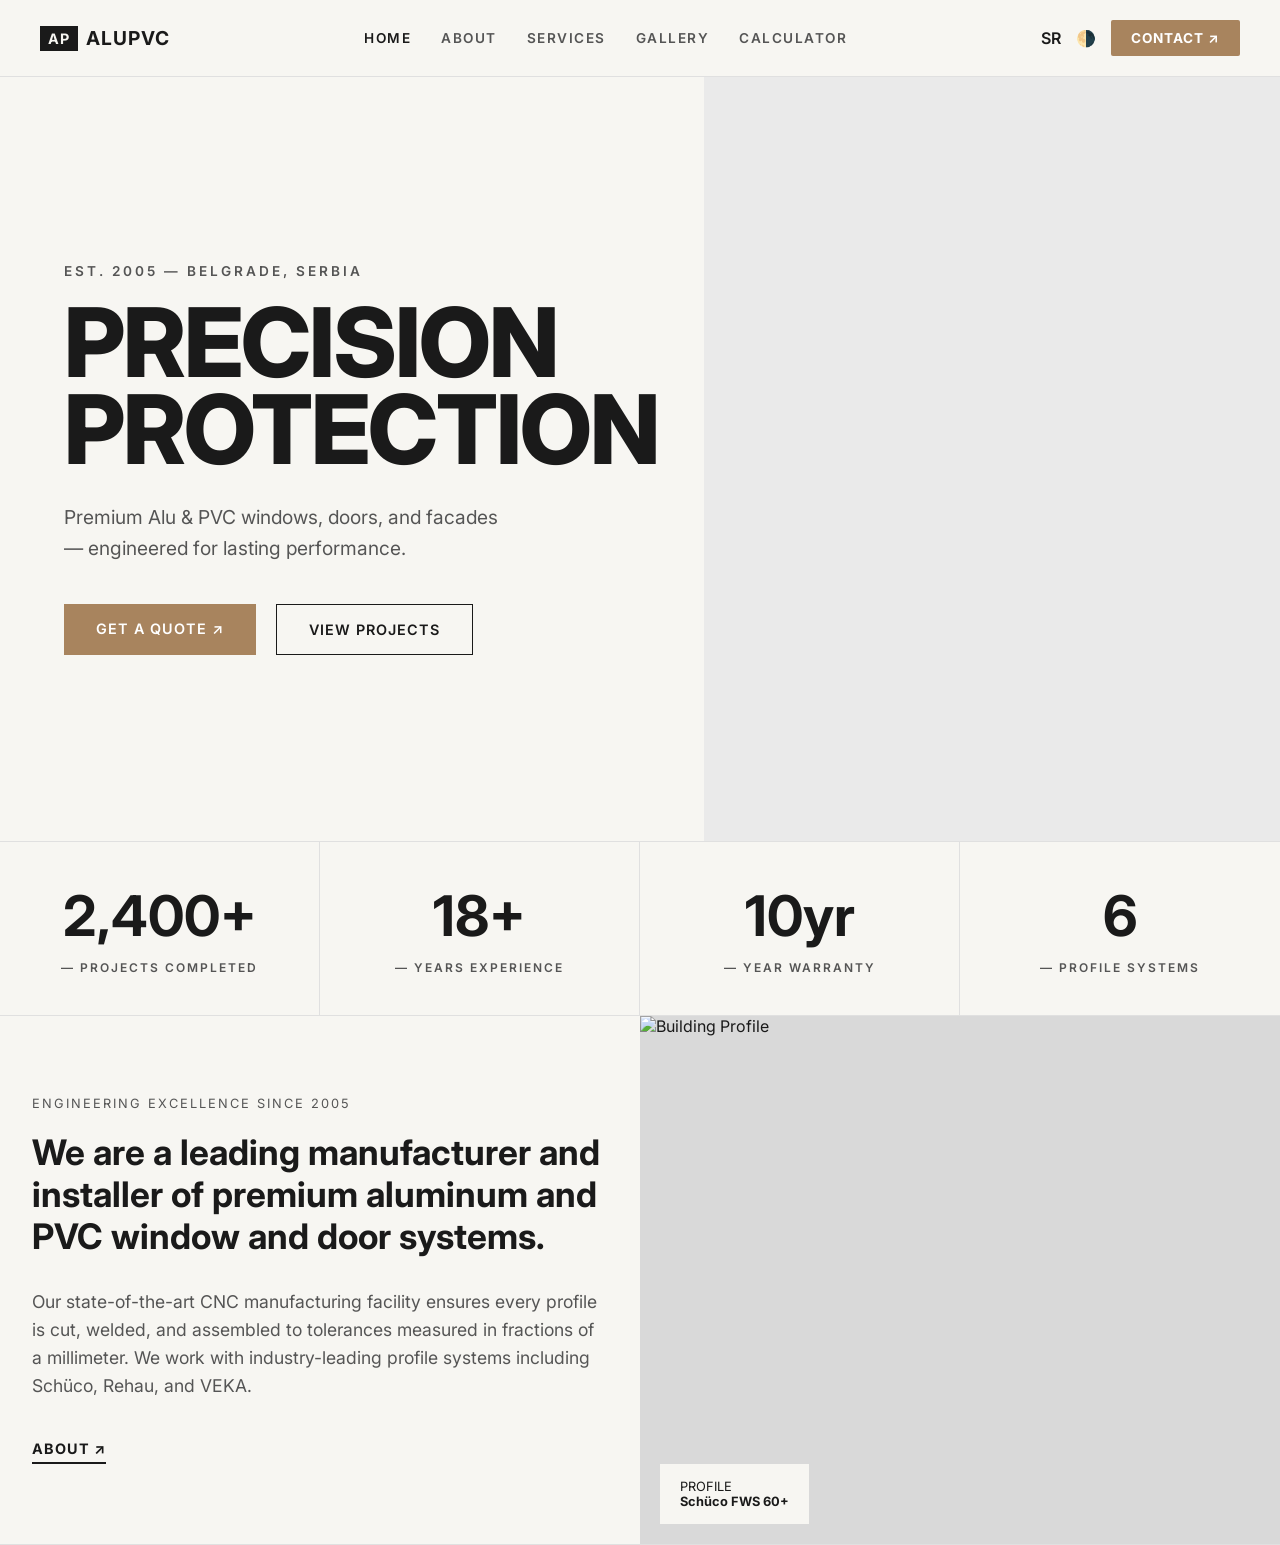
==== index.html @ 33853b27 "Initial commit - AP ALUPVC Website" ====
<!DOCTYPE html>
<html lang="en">
<head>
    <meta charset="UTF-8">
    <meta name="viewport" content="width=device-width, initial-scale=1.0">
    <title>AP ALUPVC | Precision Protection</title>
    <link rel="stylesheet" href="css/style.css">
    <link href="https://fonts.googleapis.com/css2?family=Inter:wght@400;500;600;700;800&display=swap" rel="stylesheet">
</head>
<body>

    <header class="navbar">
        <div class="logo">
            <span class="logo-box">AP</span> ALUPVC
        </div>
        
        <nav class="nav-links">
            <a href="index.html" class="active">HOME</a>
            <a href="about.html">ABOUT</a>
            <a href="services.html">SERVICES</a>
            <a href="gallery.html">GALLERY</a>
            <a href="calculator.html">CALCULATOR</a>
        </nav>

        <div class="nav-controls">
            <button id="lang-toggle" class="nav-btn">SR</button>
            <button id="theme-toggle" class="nav-btn">🌗</button>
            <a href="contact.html" class="btn-contact">CONTACT ↗</a>
        </div>
    </header>

    <section class="hero-section">
        <div class="hero-content">
            <p class="subtitle">EST. 2005 — BELGRADE, SERBIA</p>
            <h1 class="main-title">PRECISION<br>PROTECTION</h1>
            <p class="description">Premium Alu & PVC windows, doors, and facades<br>— engineered for lasting performance.</p>
            
            <div class="hero-buttons">
                <a href="calculator.html" class="btn-solid">GET A QUOTE ↗</a>
                <a href="gallery.html" class="btn-outline">VIEW PROJECTS</a>
            </div>
        </div>
        <div class="hero-background"></div>
    </section>

    <section class="stats-section">
        <div class="stat-item">
            <h2>2,400+</h2>
            <p>— PROJECTS COMPLETED</p>
        </div>
        <div class="stat-item">
            <h2>18+</h2>
            <p>— YEARS EXPERIENCE</p>
        </div>
        <div class="stat-item">
            <h2>10yr</h2>
            <p>— YEAR WARRANTY</p>
        </div>
        <div class="stat-item">
            <h2>6</h2>
            <p>— PROFILE SYSTEMS</p>
        </div>
    </section>

    <section class="about-preview">
        <div class="about-text">
            <p class="section-label">ENGINEERING EXCELLENCE SINCE 2005</p>
            <h2>We are a leading manufacturer and installer of premium aluminum and PVC window and door systems.</h2>
            <p class="about-description">
                Our state-of-the-art CNC manufacturing facility ensures every profile is cut, welded, and assembled to tolerances measured in fractions of a millimeter. We work with industry-leading profile systems including Schüco, Rehau, and VEKA.
            </p>
            <a href="about.html" class="link-arrow">ABOUT ↗</a>
        </div>
        <div class="about-image">
            <img src="assets/images/building-profile.jpg" alt="Building Profile">
            <div class="image-caption">
                <p>PROFILE</p>
                <p><strong>Schüco FWS 60+</strong></p>
            </div>
        </div>
    </section>

    <script src="js/main.js"></script>
</body>
</html>
---- css/style.css ----
/* --- GLOBALNE VARIJABLE (LIGHT / DARK MOD) --- */
:root {
    --bg-color: #f7f6f2; /* Specifična krem-bela sa snimka */
    --text-primary: #1a1a1a;
    --text-secondary: #555555;
    --accent-color: #a8845e; /* Zlatno-braon akcenat */
    --nav-bg: #f7f6f2;
    --border-color: #e0e0e0;
    --btn-solid-bg: #a8845e;
    --btn-solid-text: #ffffff;
    --btn-outline-border: #1a1a1a;
    --btn-outline-text: #1a1a1a;
}

[data-theme="dark"] {
    --bg-color: #121212;
    --text-primary: #ffffff;
    --text-secondary: #aaaaaa;
    --accent-color: #dcb88c;
    --nav-bg: #1e1e1e;
    --border-color: #333333;
    --btn-solid-bg: #dcb88c;
    --btn-solid-text: #121212;
    --btn-outline-border: #ffffff;
    --btn-outline-text: #ffffff;
}

/* --- RESET & OSNOVA --- */
* {
    margin: 0;
    padding: 0;
    box-sizing: border-box;
}

body {
    background-color: var(--bg-color);
    color: var(--text-primary);
    font-family: 'Inter', sans-serif; /* Font sa snimka */
    transition: background-color 0.3s ease, color 0.3s ease;
    overflow-x: hidden;
}

a {
    text-decoration: none;
    color: inherit;
}

/* --- NAVIGACIJA --- */
.navbar {
    display: flex;
    justify-content: space-between;
    align-items: center;
    padding: 20px 40px;
    background-color: var(--nav-bg);
    border-bottom: 1px solid var(--border-color);
    position: sticky;
    top: 0;
    z-index: 100;
}

.logo {
    font-size: 1.2rem;
    font-weight: 700;
    letter-spacing: 1px;
    display: flex;
    align-items: center;
    gap: 8px;
}

.logo-box {
    background-color: var(--text-primary);
    color: var(--bg-color);
    padding: 4px 8px;
    font-size: 0.9rem;
}

.nav-links {
    display: flex;
    gap: 30px;
}

.nav-links a {
    font-size: 0.85rem;
    font-weight: 600;
    letter-spacing: 1.5px;
    text-transform: uppercase;
    color: var(--text-secondary);
    transition: color 0.3s;
}

.nav-links a:hover, .nav-links a.active {
    color: var(--text-primary);
}

.nav-controls {
    display: flex;
    align-items: center;
    gap: 15px;
}

.nav-btn {
    background: none;
    border: none;
    cursor: pointer;
    font-size: 1rem;
    color: var(--text-primary);
    font-family: 'Inter', sans-serif;
    font-weight: 600;
}

.btn-contact {
    background-color: var(--accent-color);
    color: #fff;
    padding: 10px 20px;
    font-size: 0.85rem;
    font-weight: 700;
    letter-spacing: 1px;
    border-radius: 2px;
}

/* --- HERO SEKCIJA --- */
.hero-section {
    position: relative;
    height: 85vh;
    display: flex;
    flex-direction: column;
    justify-content: center;
    padding: 0 5%;
    border-bottom: 1px solid var(--border-color);
}

.subtitle {
    font-size: 0.85rem;
    font-weight: 600;
    letter-spacing: 3px;
    margin-bottom: 20px;
    color: var(--text-secondary);
}

.main-title {
    font-size: 6rem;
    line-height: 0.9;
    font-weight: 800;
    letter-spacing: -2px;
    margin-bottom: 30px;
}

.description {
    font-size: 1.2rem;
    color: var(--text-secondary);
    margin-bottom: 40px;
    max-width: 600px;
    line-height: 1.6;
}

.hero-buttons {
    display: flex;
    gap: 20px;
}

.btn-solid {
    background-color: var(--btn-solid-bg);
    color: var(--btn-solid-text);
    padding: 16px 32px;
    font-weight: 600;
    letter-spacing: 1px;
    font-size: 0.9rem;
    transition: opacity 0.3s;
}

.btn-solid:hover {
    opacity: 0.9;
}

.btn-outline {
    border: 1px solid var(--btn-outline-border);
    color: var(--btn-outline-text);
    padding: 16px 32px;
    font-weight: 600;
    letter-spacing: 1px;
    font-size: 0.9rem;
}

.hero-background {
    position: absolute;
    top: 0;
    right: 0;
    width: 45%;
    height: 100%;
    background-color: #eaeaea; /* Placeholder boja dok ne ubaciš sliku */
    z-index: -1;
}

[data-theme="dark"] .hero-background {
    background-color: #1a1a1a;
}

/* --- STATISTIKA --- */
.stats-section {
    display: grid;
    grid-template-columns: repeat(4, 1fr);
    border-bottom: 1px solid var(--border-color);
}

.stat-item {
    padding: 40px 20px;
    text-align: center;
    border-right: 1px solid var(--border-color);
}

.stat-item:last-child {
    border-right: none;
}

.stat-item h2 {
    font-size: 3.5rem;
    font-weight: 700;
    margin-bottom: 10px;
}

.stat-item p {
    font-size: 0.75rem;
    font-weight: 600;
    letter-spacing: 2px;
    color: var(--text-secondary);
}

/* --- ABOUT PREVIEW SEKCIJA --- */
.about-preview {
    display: grid;
    grid-template-columns: 1fr 1fr;
    border-bottom: 1px solid var(--border-color);
}

.about-text {
    padding: 80px 5%;
    display: flex;
    flex-direction: column;
    justify-content: center;
}

.section-label {
    font-size: 0.8rem;
    letter-spacing: 2px;
    color: var(--text-secondary);
    margin-bottom: 20px;
}

.about-text h2 {
    font-size: 2.2rem;
    line-height: 1.2;
    margin-bottom: 30px;
}

.about-description {
    font-size: 1.1rem;
    color: var(--text-secondary);
    margin-bottom: 40px;
    line-height: 1.6;
}

.link-arrow {
    font-weight: 700;
    font-size: 0.9rem;
    letter-spacing: 1px;
    display: inline-block;
    border-bottom: 2px solid var(--text-primary);
    padding-bottom: 5px;
    align-self: flex-start;
}

.about-image {
    position: relative;
    background-color: #d9d9d9;
    min-height: 500px;
}

.about-image img {
    width: 100%;
    height: 100%;
    object-fit: cover;
}

.image-caption {
    position: absolute;
    bottom: 20px;
    left: 20px;
    background-color: var(--bg-color);
    padding: 15px 20px;
    font-size: 0.8rem;
}
/* --- KALKULATOR STRANICA --- */
.calculator-page {
    padding: 40px 5%;
}

.calc-header {
    text-align: center;
    margin-bottom: 50px;
}

.calculator-container {
    display: grid;
    grid-template-columns: 1fr 1.5fr 1fr; /* Tri kolone: uža, šira, uža */
    gap: 30px;
    align-items: start;
}

/* Paneli */
.calc-preview, .calc-controls, .calc-summary {
    background-color: var(--nav-bg);
    border: 1px solid var(--border-color);
    padding: 30px;
    border-radius: 8px;
}

/* --- SREDNJA KOLONA: Kontrole --- */
.control-group {
    margin-bottom: 25px;
}

.control-group label {
    display: flex;
    justify-content: space-between;
    font-size: 0.75rem;
    letter-spacing: 1.5px;
    color: var(--text-secondary);
    margin-bottom: 10px;
    text-transform: uppercase;
}

.toggle-buttons {
    display: flex;
    gap: 10px;
}

.toggle-buttons button {
    flex: 1;
    padding: 12px;
    border: 1px solid var(--border-color);
    background: transparent;
    color: var(--text-primary);
    cursor: pointer;
    transition: all 0.3s ease;
    font-family: 'Inter', sans-serif;
    font-weight: 600;
}

.toggle-buttons button.active, .chamber-selector button.active, .color-grid button.active {
    border-color: var(--accent-color);
    background-color: rgba(168, 132, 94, 0.05);
}

.sliders-row {
    display: flex;
    gap: 20px;
    margin-bottom: 25px;
}

.slider-container {
    flex: 1;
}

/* Stilizacija samog klizača (range) */
input[type="range"] {
    width: 100%;
    accent-color: var(--accent-color);
    cursor: pointer;
}

.chamber-selector, .color-grid {
    display: grid;
    grid-template-columns: repeat(auto-fit, minmax(80px, 1fr));
    gap: 10px;
}

.chamber-selector button, .color-grid button {
    padding: 12px;
    border: 1px solid var(--border-color);
    background: transparent;
    color: var(--text-primary);
    cursor: pointer;
    font-family: 'Inter', sans-serif;
}

/* --- LEVA KOLONA: Vizuelni prikaz --- */
.area-display {
    font-size: 0.85rem;
    letter-spacing: 1px;
    color: var(--text-secondary);
    margin-bottom: 20px;
}

.window-visualizer {
    width: 100%;
    height: 250px;
    display: flex;
    align-items: center;
    justify-content: center;
    margin-bottom: 20px;
    background-color: rgba(0,0,0,0.2);
    border-radius: 4px;
}

/* Okvir prozora koji će menjati dimenzije preko JS-a */
.window-frame {
    width: 120px;
    height: 140px;
    border: 6px solid #444; /* Tamno sivi okvir */
    background: rgba(255, 255, 255, 0.1);
    display: flex;
    gap: 4px;
    padding: 4px;
    transition: all 0.3s ease;
}

.glass-pane {
    flex: 1;
    background: rgba(255, 255, 255, 0.05);
    border: 1px solid rgba(255,255,255,0.1);
}

.dimension-labels {
    display: flex;
    justify-content: space-between;
    font-size: 0.8rem;
    color: var(--text-secondary);
    margin-bottom: 30px;
}

.specs-list .spec-row {
    display: flex;
    justify-content: space-between;
    font-size: 0.85rem;
    padding: 12px 0;
    border-bottom: 1px solid var(--border-color);
}

.specs-list .spec-row:last-child {
    border-bottom: none;
}

/* --- DESNA KOLONA: Cena --- */
.price-box {
    background-color: rgba(0,0,0,0.2);
    padding: 25px;
    border-radius: 8px;
    margin-bottom: 20px;
}

.price-label {
    font-size: 0.75rem;
    letter-spacing: 1px;
    color: var(--text-secondary);
    margin-bottom: 20px;
}

.price-row {
    display: flex;
    justify-content: space-between;
    align-items: center;
    margin-bottom: 15px;
}

.price-row h3 {
    font-size: 2rem;
    font-weight: 700;
}

.total-row {
    border-top: 1px solid var(--border-color);
    padding-top: 20px;
    margin-top: 20px;
}

.total-row h2 {
    font-size: 2.8rem;
    color: var(--accent-color);
}

.price-note {
    font-size: 0.8rem;
    color: var(--text-secondary);
    margin-top: 15px;
}

.disclaimer {
    font-size: 0.8rem;
    color: var(--text-secondary);
    margin-bottom: 25px;
    line-height: 1.6;
}

.w-100 {
    width: 100%;
    text-align: center;
    display: block;
    cursor: pointer;
    border: none;
}
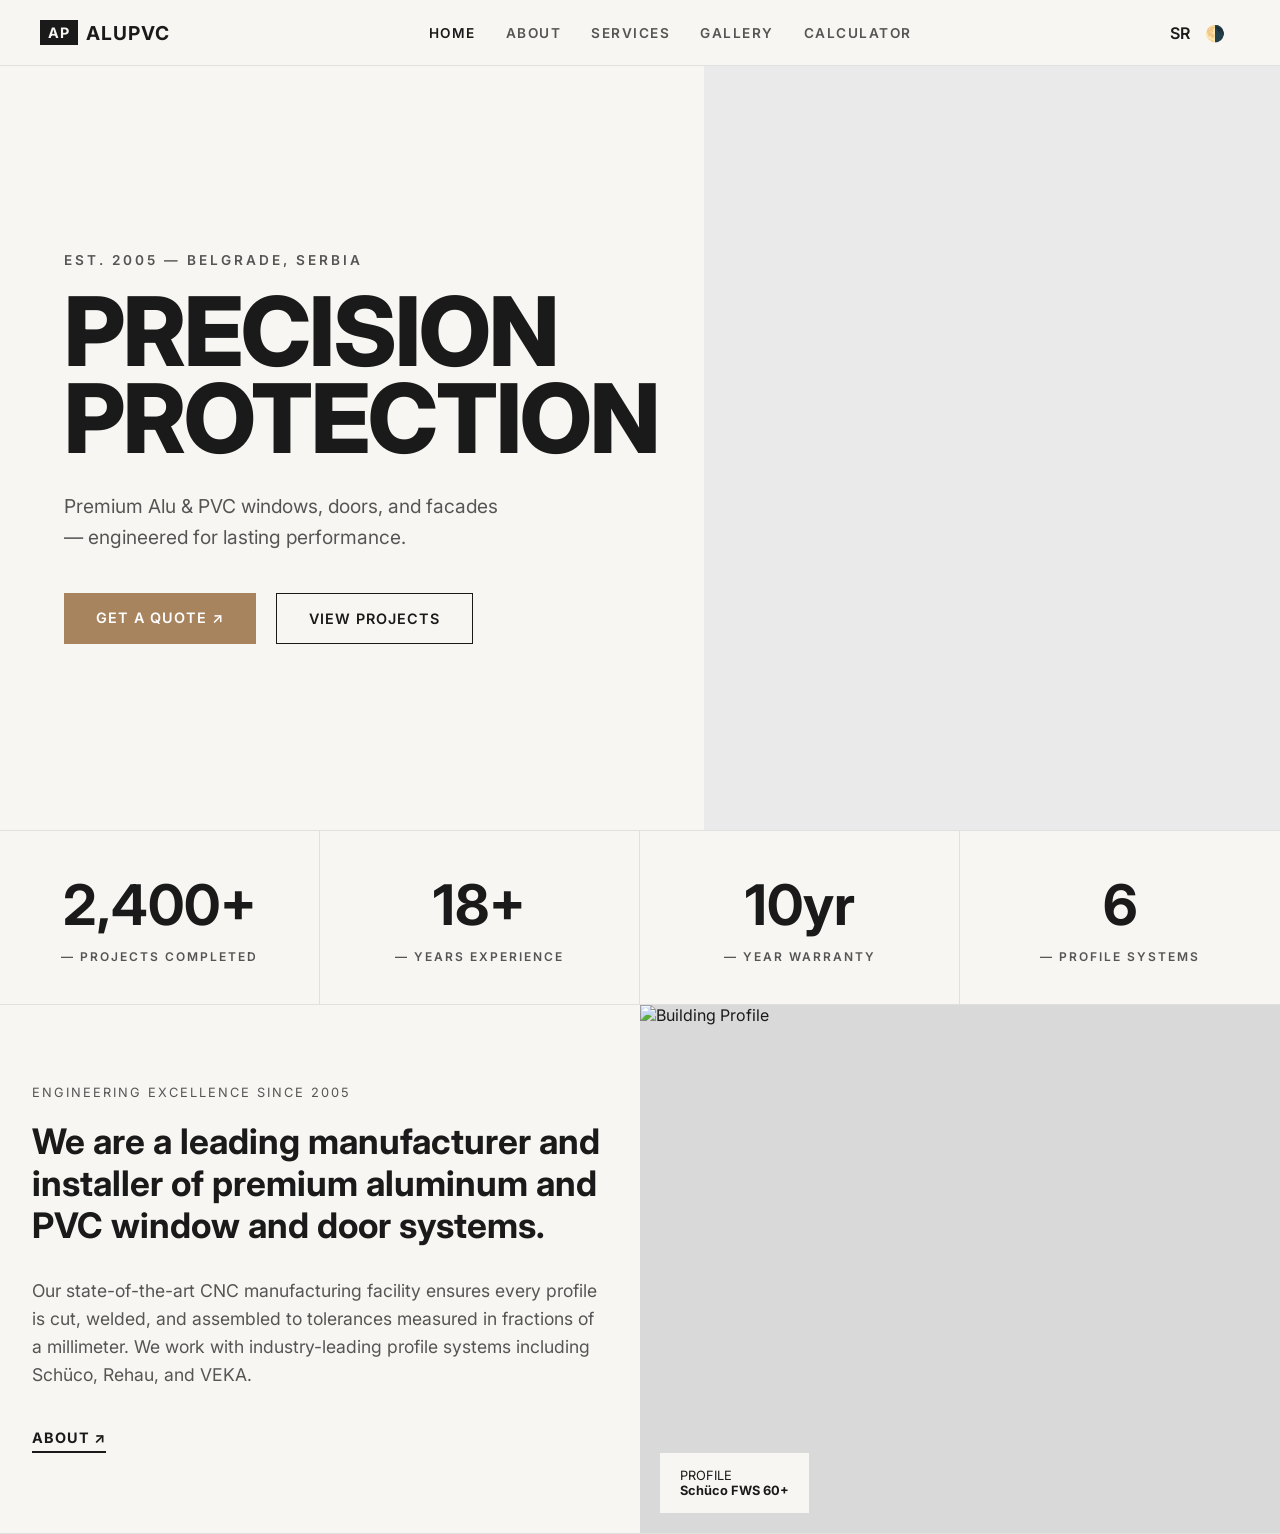
==== commit a9aaf796: "popravka" ====
--- a/index.html
+++ b/index.html
@@ -25,7 +25,10 @@
         <div class="nav-controls">
             <button id="lang-toggle" class="nav-btn">SR</button>
             <button id="theme-toggle" class="nav-btn">🌗</button>
-            <a href="contact.html" class="btn-contact">CONTACT ↗</a>
+            <div class="burger-menu">
+                <div class="line1"></div>
+                <div class="line2"></div>
+            </div>
         </div>
     </header>
 
--- a/css/style.css
+++ b/css/style.css
@@ -497,4 +497,313 @@
     display: block;
     cursor: pointer;
     border: none;
+}
+/* --- OSTALE STRANICE (Zajednički lejaut) --- */
+.page-container {
+    padding: 80px 10%;
+}
+
+.page-header {
+    margin-bottom: 60px;
+}
+
+/* --- SERVICES STRANICA --- */
+.services-list {
+    display: flex;
+    flex-direction: column;
+}
+
+.service-item {
+    display: flex;
+    align-items: flex-start;
+    padding: 40px 0;
+    border-bottom: 1px solid var(--border-color);
+}
+
+.service-number {
+    font-size: 1rem;
+    font-weight: 700;
+    color: var(--text-secondary);
+    width: 100px;
+}
+
+.service-icon {
+    font-size: 1.5rem;
+    width: 80px;
+}
+
+.service-content h3 {
+    font-size: 1.5rem;
+    margin-bottom: 15px;
+}
+
+.service-content p {
+    color: var(--text-secondary);
+    line-height: 1.6;
+    max-width: 700px;
+}
+
+/* --- GALLERY STRANICA --- */
+.gallery-filters {
+    display: flex;
+    gap: 30px;
+    margin-bottom: 40px;
+}
+
+.gallery-filters button {
+    background: none;
+    border: none;
+    font-size: 0.85rem;
+    font-weight: 700;
+    letter-spacing: 1px;
+    color: var(--text-secondary);
+    cursor: pointer;
+    padding-bottom: 5px;
+}
+
+.gallery-filters button.active {
+    color: var(--text-primary);
+    border-bottom: 2px solid var(--text-primary);
+}
+
+.gallery-grid {
+    display: grid;
+    grid-template-columns: repeat(3, 1fr);
+    grid-auto-rows: 300px;
+    gap: 20px;
+}
+
+.gallery-item {
+    background-color: var(--border-color);
+    border-radius: 4px;
+}
+
+.gallery-item.large {
+    grid-column: span 2;
+    grid-row: span 2;
+}
+
+.gallery-item.wide {
+    grid-column: span 2;
+}
+
+/* --- ABOUT STRANICA --- */
+.about-page .stats-section {
+    margin-top: 80px;
+    border-top: 1px solid var(--border-color);
+}
+
+.about-lead {
+    font-size: 2rem;
+    line-height: 1.3;
+    margin-bottom: 30px;
+    max-width: 900px;
+}
+
+.about-content p {
+    color: var(--text-secondary);
+    font-size: 1.1rem;
+    line-height: 1.6;
+    margin-bottom: 20px;
+    max-width: 800px;
+}
+
+/* --- CONTACT STRANICA --- */
+.contact-grid {
+    display: grid;
+    grid-template-columns: 1fr 1fr;
+    gap: 80px;
+}
+
+.info-block {
+    margin-bottom: 40px;
+}
+
+.info-block .label {
+    font-size: 0.75rem;
+    letter-spacing: 2px;
+    color: var(--text-secondary);
+    margin-bottom: 10px;
+}
+
+.info-block p {
+    font-size: 1.2rem;
+    font-weight: 500;
+}
+
+.contact-form {
+    display: grid;
+    grid-template-columns: 1fr 1fr;
+    gap: 20px;
+}
+
+.form-group {
+    display: flex;
+    flex-direction: column;
+}
+
+.form-group.full-width {
+    grid-column: span 2;
+}
+
+.form-group label {
+    font-size: 0.75rem;
+    letter-spacing: 1px;
+    color: var(--text-secondary);
+    margin-bottom: 10px;
+}
+
+.form-group input, .form-group textarea {
+    background-color: transparent;
+    border: 1px solid var(--border-color);
+    padding: 15px;
+    color: var(--text-primary);
+    font-family: inherit;
+}
+
+.form-group input:focus, .form-group textarea:focus {
+    outline: none;
+    border-color: var(--accent-color);
+}
+
+.contact-form .btn-primary {
+    grid-column: span 2;
+    padding: 20px;
+    border: none;
+    cursor: pointer;
+    margin-top: 10px;
+}
+/* ========================================= */
+/* --- RESPONSIVNOST (MOBILNI TELEFONI) --- */
+/* ========================================= */
+
+/* ========================================= */
+/* === RESPONSIVNOST & FINESE (TEL/TAB) ==== */
+/* ========================================= */
+
+/* --- GLOBALNE ANIMACIJE --- */
+section, main, .site-footer {
+    opacity: 0;
+    transform: translateY(30px);
+    transition: all 0.8s ease-out; /* Glatka animacija pojavljivanja */
+}
+
+/* Klasa koju JS dodaje kada se sekcija pojavi na ekranu */
+.active-section {
+    opacity: 1;
+    transform: translateY(0);
+}
+
+/* --- RESPONSIVE KOD (max width 768px - npr. iPhone) --- */
+@media (max-width: 768px) {
+    
+    /* GLOBALNO */
+    .page-container { padding: 40px 5%; }
+
+    /* LUKSUZNA MOBILE NAVIGACIJA */
+    .navbar {
+        flex-direction: row; /* Ostaje u redu */
+        padding: 15px 20px;
+        position: sticky; /* Prati skrol */
+    }
+    
+    /* Skrivamo standardne linkove */
+    .nav-links {
+        position: absolute;
+        right: 0px;
+        height: 92vh; /* Skoro cela visina ekrana */
+        top: 8vh;
+        background-color: var(--nav-bg);
+        display: flex;
+        flex-direction: column;
+        align-items: center;
+        width: 100%; /* Padajući meni preko celog fona */
+        transform: translateX(100%); /* Sakriven desno */
+        transition: transform 0.5s ease-in;
+        border-top: 1px solid var(--border-color);
+        z-index: 1000;
+        padding-top: 40px;
+        justify-content: flex-start;
+        gap: 30px;
+    }
+    
+    .nav-links a { font-size: 1.1rem; }
+
+    /* Klasa za aktiviranje menija preko JS-a */
+    .nav-links.active { transform: translateX(0%); }
+
+    /* Dizajn Hamburger Menija (Sa slike 29) */
+    .burger-menu { cursor: pointer; display: block; z-index: 1001; }
+    .burger-menu div {
+        width: 25px;
+        height: 2px;
+        background-color: var(--text-primary);
+        margin: 5px;
+        transition: all 0.3s ease;
+    }
+    
+    /* Animacija hamburgera u X */
+    .burger-menu.active .line1 { transform: rotate(-45deg) translate(-5px, 6px); }
+    .burger-menu.active .line2 { transform: rotate(45deg) translate(-5px, -6px); }
+
+    /* HERO SEKCIJA - MOBILNI GRADIENT */
+    .hero-section {
+        height: auto;
+        padding: 100px 5% 60px 5%;
+        text-align: center;
+        overflow: hidden;
+    }
+
+    .main-title { font-size: 3rem; margin-bottom: 20px; }
+    .hero-buttons { flex-direction: column; width: 100%; gap: 15px; }
+
+    /* Dodajemo suptilni gradient preko placeholder-a da izgleda premium kao na slici */
+    .hero-background::after {
+        content: '';
+        position: absolute;
+        top: 0; left: 0; width: 100%; height: 100%;
+        background: linear-gradient(to bottom, rgba(0,0,0,0) 0%, rgba(0,0,0,0.8) 100%);
+        z-index: 1;
+    }
+    
+    .hero-content { z-index: 2; position: relative; } /* Tekst mora biti iznad gradijenta */
+
+    /* STATISTIKA (Složeno u 2 kolone kao na slici 33) */
+    .stats-section {
+        grid-template-columns: 1fr 1fr;
+    }
+    
+    .stat-item {
+        border-right: none;
+        border-bottom: 1px solid var(--border-color);
+        padding: 30px 10px;
+    }
+    
+    .stat-item h2 { font-size: 2.8rem; }
+
+    /* KALKULATOR MOBILE - OPTIMIZACIJA (image_15.png) */
+    .calculator-container {
+        grid-template-columns: 1fr; /* Preview na vrhu, kontrole ispod */
+        gap: 20px;
+    }
+
+    .calc-header { margin-bottom: 30px; }
+    
+    /* Slajderi moraju biti veći za prst */
+    input[type="range"] { height: 40px; margin-top: 15px; }
+    
+    .window-visualizer { height: 180px; } /* Manja slika prozora na fonu */
+
+    /* GALERIJA */
+    .gallery-grid { grid-template-columns: 1fr; }
+    .gallery-item.large, .gallery-item.wide { grid-column: span 1; }
+
+    /* FOOTER */
+    .footer-content {
+        grid-template-columns: 1fr;
+        gap: 30px;
+        text-align: center;
+    }
+    
+    .footer-bottom { flex-direction: column; gap: 10px; text-align: center; }
 }
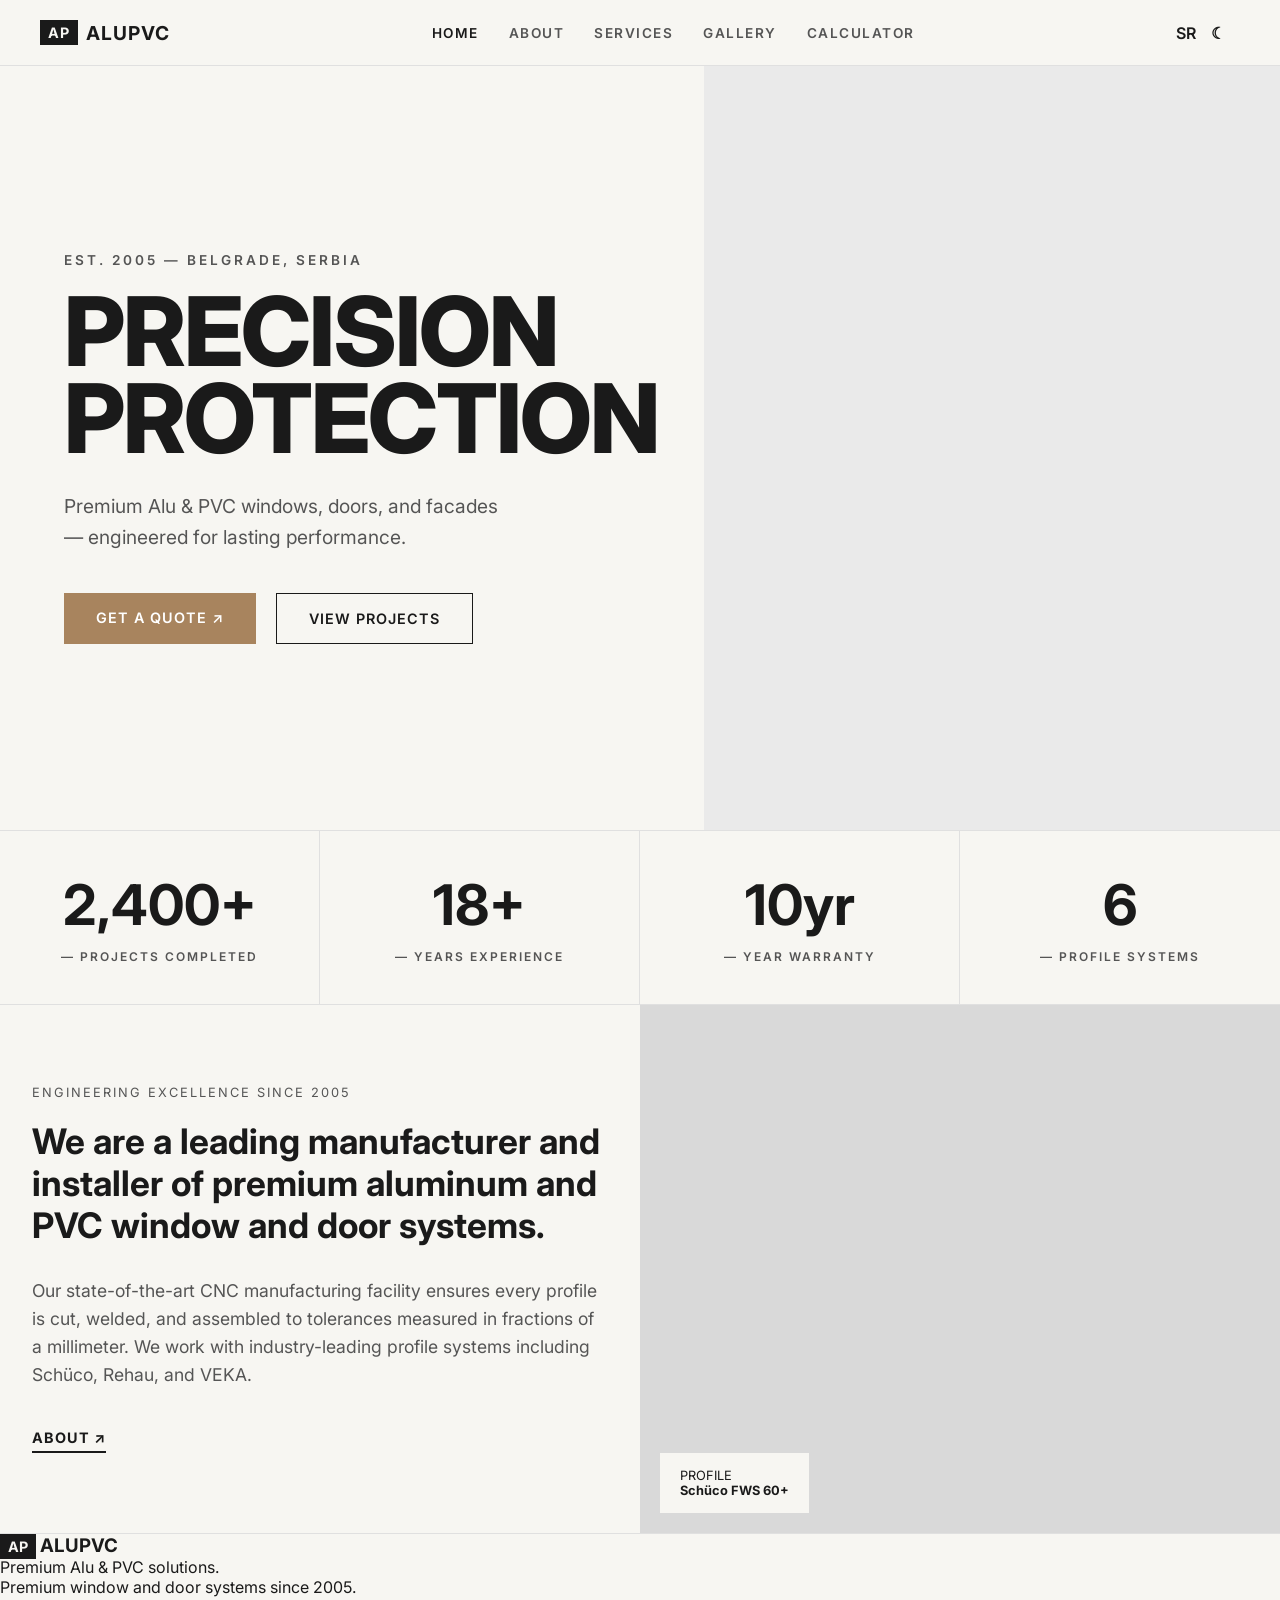
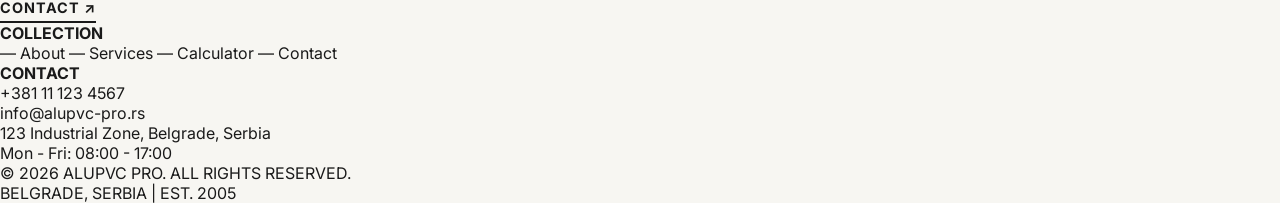
==== commit 4106809b: "fiksanje za tel" ====
--- a/index.html
+++ b/index.html
@@ -8,23 +8,18 @@
     <link href="https://fonts.googleapis.com/css2?family=Inter:wght@400;500;600;700;800&display=swap" rel="stylesheet">
 </head>
 <body>
-
     <header class="navbar">
-        <div class="logo">
-            <span class="logo-box">AP</span> ALUPVC
-        </div>
-        
+        <div class="logo"><span class="logo-box">AP</span> ALUPVC</div>
         <nav class="nav-links">
-            <a href="index.html" class="active">HOME</a>
-            <a href="about.html">ABOUT</a>
-            <a href="services.html">SERVICES</a>
-            <a href="gallery.html">GALLERY</a>
-            <a href="calculator.html">CALCULATOR</a>
+            <a href="index.html" class="lang-home active">HOME</a>
+            <a href="about.html" class="lang-about">ABOUT</a>
+            <a href="services.html" class="lang-services">SERVICES</a>
+            <a href="gallery.html" class="lang-gallery">GALLERY</a>
+            <a href="calculator.html" class="lang-calc">CALCULATOR</a>
         </nav>
-
         <div class="nav-controls">
             <button id="lang-toggle" class="nav-btn">SR</button>
-            <button id="theme-toggle" class="nav-btn">🌗</button>
+            <button id="theme-toggle" class="nav-btn theme-icon">☾</button>
             <div class="burger-menu">
                 <div class="line1"></div>
                 <div class="line2"></div>
@@ -32,56 +27,67 @@
         </div>
     </header>
 
-    <section class="hero-section">
-        <div class="hero-content">
-            <p class="subtitle">EST. 2005 — BELGRADE, SERBIA</p>
-            <h1 class="main-title">PRECISION<br>PROTECTION</h1>
-            <p class="description">Premium Alu & PVC windows, doors, and facades<br>— engineered for lasting performance.</p>
-            
-            <div class="hero-buttons">
-                <a href="calculator.html" class="btn-solid">GET A QUOTE ↗</a>
-                <a href="gallery.html" class="btn-outline">VIEW PROJECTS</a>
+    <main>
+        <section class="hero-section">
+            <div class="hero-content">
+                <p class="subtitle">EST. 2005 — BELGRADE, SERBIA</p>
+                <h1 class="main-title">PRECISION<br>PROTECTION</h1>
+                <p class="description">Premium Alu & PVC windows, doors, and facades<br>— engineered for lasting performance.</p>
+                <div class="hero-buttons">
+                    <a href="calculator.html" class="btn-solid">GET A QUOTE ↗</a>
+                    <a href="gallery.html" class="btn-outline">VIEW PROJECTS</a>
+                </div>
+            </div>
+            <div class="hero-background"></div>
+        </section>
+
+        <section class="stats-section">
+            <div class="stat-item"><h2>2,400+</h2><p>— PROJECTS COMPLETED</p></div>
+            <div class="stat-item"><h2>18+</h2><p>— YEARS EXPERIENCE</p></div>
+            <div class="stat-item"><h2>10yr</h2><p>— YEAR WARRANTY</p></div>
+            <div class="stat-item"><h2>6</h2><p>— PROFILE SYSTEMS</p></div>
+        </section>
+
+        <section class="about-preview">
+            <div class="about-text">
+                <p class="section-label">ENGINEERING EXCELLENCE SINCE 2005</p>
+                <h2>We are a leading manufacturer and installer of premium aluminum and PVC window and door systems.</h2>
+                <p class="about-description">Our state-of-the-art CNC manufacturing facility ensures every profile is cut, welded, and assembled to tolerances measured in fractions of a millimeter. We work with industry-leading profile systems including Schüco, Rehau, and VEKA.</p>
+                <a href="about.html" class="link-arrow">ABOUT ↗</a>
+            </div>
+            <div class="about-image">
+                <div class="image-caption"><p>PROFILE</p><p><strong>Schüco FWS 60+</strong></p></div>
+            </div>
+        </section>
+    </main>
+
+    <footer class="site-footer">
+        <div class="footer-content">
+            <div class="footer-brand">
+                <h3><span class="logo-box">AP</span> ALUPVC</h3>
+                <p>Premium Alu & PVC solutions.<br>Premium window and door systems since 2005.</p>
+                <a href="contact.html" class="link-arrow">CONTACT ↗</a>
+            </div>
+            <div class="footer-links">
+                <h4>COLLECTION</h4>
+                <a href="about.html">— About</a>
+                <a href="services.html">— Services</a>
+                <a href="calculator.html">— Calculator</a>
+                <a href="contact.html">— Contact</a>
+            </div>
+            <div class="footer-contact">
+                <h4>CONTACT</h4>
+                <p>+381 11 123 4567</p>
+                <p>info@alupvc-pro.rs</p>
+                <p>123 Industrial Zone, Belgrade, Serbia</p>
+                <p class="work-hours">Mon - Fri: 08:00 - 17:00</p>
             </div>
         </div>
-        <div class="hero-background"></div>
-    </section>
-
-    <section class="stats-section">
-        <div class="stat-item">
-            <h2>2,400+</h2>
-            <p>— PROJECTS COMPLETED</p>
+        <div class="footer-bottom">
+            <p>© 2026 ALUPVC PRO. ALL RIGHTS RESERVED.</p>
+            <p>BELGRADE, SERBIA | EST. 2005</p>
         </div>
-        <div class="stat-item">
-            <h2>18+</h2>
-            <p>— YEARS EXPERIENCE</p>
-        </div>
-        <div class="stat-item">
-            <h2>10yr</h2>
-            <p>— YEAR WARRANTY</p>
-        </div>
-        <div class="stat-item">
-            <h2>6</h2>
-            <p>— PROFILE SYSTEMS</p>
-        </div>
-    </section>
-
-    <section class="about-preview">
-        <div class="about-text">
-            <p class="section-label">ENGINEERING EXCELLENCE SINCE 2005</p>
-            <h2>We are a leading manufacturer and installer of premium aluminum and PVC window and door systems.</h2>
-            <p class="about-description">
-                Our state-of-the-art CNC manufacturing facility ensures every profile is cut, welded, and assembled to tolerances measured in fractions of a millimeter. We work with industry-leading profile systems including Schüco, Rehau, and VEKA.
-            </p>
-            <a href="about.html" class="link-arrow">ABOUT ↗</a>
-        </div>
-        <div class="about-image">
-            <img src="assets/images/building-profile.jpg" alt="Building Profile">
-            <div class="image-caption">
-                <p>PROFILE</p>
-                <p><strong>Schüco FWS 60+</strong></p>
-            </div>
-        </div>
-    </section>
+    </footer>
 
     <script src="js/main.js"></script>
 </body>
--- a/css/style.css
+++ b/css/style.css
@@ -694,46 +694,75 @@
     transform: translateY(0);
 }
 
-/* --- RESPONSIVE KOD (max width 768px - npr. iPhone) --- */
+/* ========================================= */
+/* === RESPONSIVNOST & FINESE (TEL/TAB) ==== */
+/* ========================================= */
+
+section, main, .site-footer {
+    opacity: 0;
+    transform: translateY(20px);
+    transition: all 0.6s ease-out;
+}
+
+.active-section {
+    opacity: 1;
+    transform: translateY(0);
+}
+
+/* --- KOD ZA TELEFONE KOJI NE PUCA --- */
 @media (max-width: 768px) {
     
-    /* GLOBALNO */
-    .page-container { padding: 40px 5%; }
-
-    /* LUKSUZNA MOBILE NAVIGACIJA */
+    /* ZAKUCAVANJE ŠIRINE DA NEMA BEŽANJA U STRANU */
+    body, html {
+        overflow-x: hidden;
+        width: 100%;
+        position: relative;
+    }
+
+    .page-container { 
+        padding: 40px 5%; 
+    }
+
+    /* NAVIGACIJA */
     .navbar {
-        flex-direction: row; /* Ostaje u redu */
-        padding: 15px 20px;
-        position: sticky; /* Prati skrol */
-    }
-    
-    /* Skrivamo standardne linkove */
+        padding: 15px 5%;
+    }
+
+    .nav-controls {
+        z-index: 1000; /* Mora biti iznad menija */
+    }
+
+    /* MENI PREKO CELOG EKRANA (FULLSCREEN) */
     .nav-links {
-        position: absolute;
-        right: 0px;
-        height: 92vh; /* Skoro cela visina ekrana */
-        top: 8vh;
-        background-color: var(--nav-bg);
+        position: fixed;
+        top: 0;
+        left: 0;
+        width: 100vw;
+        height: 100vh;
+        background-color: var(--bg-color);
         display: flex;
         flex-direction: column;
+        justify-content: center;
         align-items: center;
-        width: 100%; /* Padajući meni preko celog fona */
-        transform: translateX(100%); /* Sakriven desno */
-        transition: transform 0.5s ease-in;
-        border-top: 1px solid var(--border-color);
-        z-index: 1000;
-        padding-top: 40px;
-        justify-content: flex-start;
-        gap: 30px;
+        gap: 40px;
+        transform: translateX(100%); /* Sakriveno skroz van ekrana */
+        transition: transform 0.4s ease-in-out;
+        z-index: 999;
     }
     
-    .nav-links a { font-size: 1.1rem; }
-
-    /* Klasa za aktiviranje menija preko JS-a */
-    .nav-links.active { transform: translateX(0%); }
-
-    /* Dizajn Hamburger Menija (Sa slike 29) */
-    .burger-menu { cursor: pointer; display: block; z-index: 1001; }
+    .nav-links.active { 
+        transform: translateX(0); /* Pojavljuje se tačno preko ekrana */
+    }
+
+    .nav-links a { 
+        font-size: 1.5rem; 
+    }
+
+    /* HAMBURGER IKONICA */
+    .burger-menu { 
+        cursor: pointer; 
+        display: block; 
+    }
     .burger-menu div {
         width: 25px;
         height: 2px;
@@ -741,35 +770,63 @@
         margin: 5px;
         transition: all 0.3s ease;
     }
-    
-    /* Animacija hamburgera u X */
     .burger-menu.active .line1 { transform: rotate(-45deg) translate(-5px, 6px); }
     .burger-menu.active .line2 { transform: rotate(45deg) translate(-5px, -6px); }
 
-    /* HERO SEKCIJA - MOBILNI GRADIENT */
+    /* HERO SEKCIJA */
     .hero-section {
         height: auto;
         padding: 100px 5% 60px 5%;
         text-align: center;
-        overflow: hidden;
-    }
-
-    .main-title { font-size: 3rem; margin-bottom: 20px; }
-    .hero-buttons { flex-direction: column; width: 100%; gap: 15px; }
-
-    /* Dodajemo suptilni gradient preko placeholder-a da izgleda premium kao na slici */
-    .hero-background::after {
-        content: '';
-        position: absolute;
-        top: 0; left: 0; width: 100%; height: 100%;
-        background: linear-gradient(to bottom, rgba(0,0,0,0) 0%, rgba(0,0,0,0.8) 100%);
-        z-index: 1;
+        display: flex;
+        flex-direction: column;
+    }
+
+    .hero-content {
+        width: 100%;
+        z-index: 2;
+    }
+
+    /* Fiksirana pozadina (bivša siva traka po sredini) */
+    .hero-background {
+        width: 100%;
+        height: 100%;
+        top: 0;
+        left: 0; /* Bilo je right, pa je pravilo problem */
+        opacity: 0.3; /* Stavili smo ga u pozadinu, bledo */
+        z-index: 0;
+    }
+
+    .main-title { 
+        font-size: 2.8rem; 
+        margin-bottom: 20px; 
     }
     
-    .hero-content { z-index: 2; position: relative; } /* Tekst mora biti iznad gradijenta */
-
-    /* STATISTIKA (Složeno u 2 kolone kao na slici 33) */
+    .hero-buttons { 
+        display: flex;
+        flex-direction: column; 
+        width: 100%; 
+        gap: 15px; 
+    }
+
+    /* O NAMA (Početna) - Bilo je prepolovljeno */
+    .about-preview {
+        display: flex;
+        flex-direction: column; /* Tekst gore, slika dole */
+    }
+
+    .about-text {
+        padding: 50px 5%;
+    }
+
+    .about-image {
+        width: 100%;
+        min-height: 300px;
+    }
+
+    /* STATISTIKA */
     .stats-section {
+        display: grid;
         grid-template-columns: 1fr 1fr;
     }
     
@@ -779,31 +836,43 @@
         padding: 30px 10px;
     }
     
-    .stat-item h2 { font-size: 2.8rem; }
-
-    /* KALKULATOR MOBILE - OPTIMIZACIJA (image_15.png) */
+    .stat-item h2 { font-size: 2.5rem; }
+
+    /* KALKULATOR */
     .calculator-container {
-        grid-template-columns: 1fr; /* Preview na vrhu, kontrole ispod */
+        display: flex;
+        flex-direction: column; /* Sve u jednu kolonu */
+        gap: 30px;
+    }
+
+    .sliders-row {
+        flex-direction: column;
         gap: 20px;
     }
 
-    .calc-header { margin-bottom: 30px; }
-    
-    /* Slajderi moraju biti veći za prst */
-    input[type="range"] { height: 40px; margin-top: 15px; }
-    
-    .window-visualizer { height: 180px; } /* Manja slika prozora na fonu */
-
-    /* GALERIJA */
-    .gallery-grid { grid-template-columns: 1fr; }
-    .gallery-item.large, .gallery-item.wide { grid-column: span 1; }
-
-    /* FOOTER */
-    .footer-content {
-        grid-template-columns: 1fr;
-        gap: 30px;
-        text-align: center;
-    }
-    
-    .footer-bottom { flex-direction: column; gap: 10px; text-align: center; }
+    .window-visualizer { 
+        height: 200px; 
+    }
+
+    input[type="range"] { 
+        height: 30px; 
+        margin-top: 10px; 
+    }
+
+    /* OSTALE MREŽE (Galerija, Kontakt, Footer) */
+    .gallery-grid, .contact-grid, .contact-form, .footer-content { 
+        display: flex;
+        flex-direction: column;
+        gap: 30px; 
+    }
+
+    .form-group.full-width {
+        width: 100%;
+    }
+
+    .footer-bottom { 
+        flex-direction: column; 
+        gap: 15px; 
+        text-align: center; 
+    }
 }
